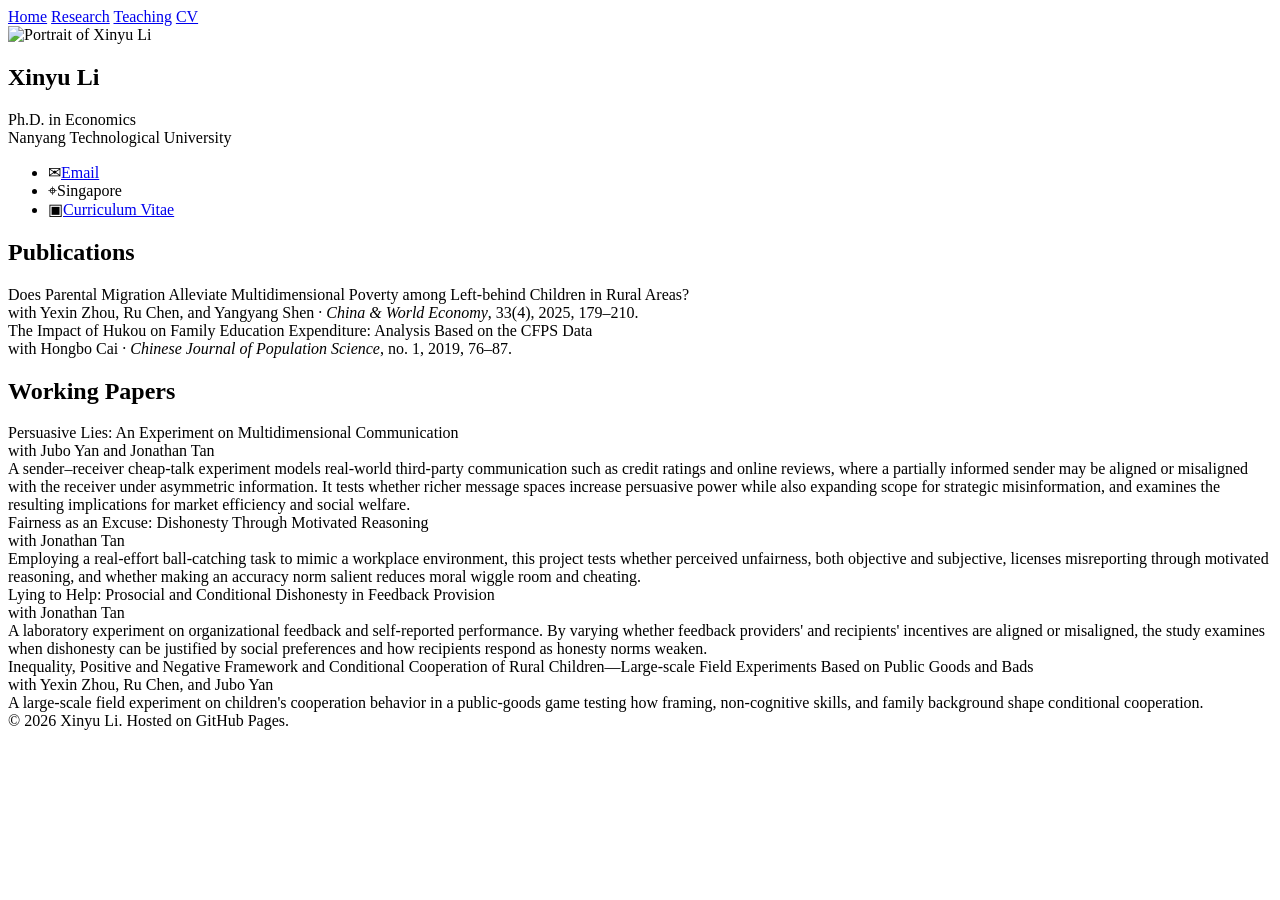
==== research.html @ 98c72a67 "Add files via upload" ====
<!doctype html>
<html lang="en">
<head>
  <meta charset="utf-8">
  <meta name="viewport" content="width=device-width, initial-scale=1">
  <meta name="description" content="Research by Xinyu Li in experimental economics, strategic communication, social preferences, and organizational behavior.">
  <title>Xinyu Li 李昕宇 - Research</title>
  <link rel="stylesheet" href="assets/style.css">
</head>
<body>
  <header class="masthead">
    <div class="masthead-inner">
      <nav class="site-nav" aria-label="Primary navigation">
        <a href="index.html">Home</a>
        <a class="active" href="research.html">Research</a>
        <a href="teaching.html">Teaching</a>
        <a href="assets/Xinyu_Li_CV.pdf" target="_blank" rel="noopener">CV</a>
      </nav>
    </div>
  </header>

  <main class="page">
    <aside class="author-profile">
      <img class="author-photo" src="assets/xinyu-li.jpg" alt="Portrait of Xinyu Li">
      <div>
        <h2 class="author-name">Xinyu Li</h2>
        <p class="author-title">Ph.D. in Economics<br>Nanyang Technological University</p>
      </div>
      <ul class="author-links">
        <li><span class="icon">✉</span><a href="mailto:lixi0077@e.ntu.edu.sg">Email</a></li>
        <li><span class="icon">⌖</span>Singapore</li>
        <li><span class="icon">▣</span><a href="assets/Xinyu_Li_CV.pdf" target="_blank" rel="noopener">Curriculum Vitae</a></li>
      </ul>
    </aside>

    <article class="content">
      <h2>Publications</h2>

      <div class="paper">
        <div class="paper-title">Does Parental Migration Alleviate Multidimensional Poverty among Left-behind Children in Rural Areas?</div>
        <div class="paper-meta">with Yexin Zhou, Ru Chen, and Yangyang Shen · <em>China &amp; World Economy</em>, 33(4), 2025, 179–210.</div>
      </div>

      <div class="paper">
        <div class="paper-title">The Impact of Hukou on Family Education Expenditure: Analysis Based on the CFPS Data</div>
        <div class="paper-meta">with Hongbo Cai · <em>Chinese Journal of Population Science</em>, no. 1, 2019, 76–87.</div>
      </div>

      <h2>Working Papers</h2>

      <div class="paper">
        <div class="paper-title">Persuasive Lies: An Experiment on Multidimensional Communication</div>
        <div class="paper-meta">with Jubo Yan and Jonathan Tan</div>
        <div class="paper-desc">A sender–receiver cheap-talk experiment models real-world third-party communication such as credit ratings and online reviews, where a partially informed sender may be aligned or misaligned with the receiver under asymmetric information. It tests whether richer message spaces increase persuasive power while also expanding scope for strategic misinformation, and examines the resulting implications for market efficiency and social welfare.</div>
      </div>

      <div class="paper">
        <div class="paper-title">Fairness as an Excuse: Dishonesty Through Motivated Reasoning</div>
        <div class="paper-meta">with Jonathan Tan</div>
        <div class="paper-desc">Employing a real-effort ball-catching task to mimic a workplace environment, this project tests whether perceived unfairness, both objective and subjective, licenses misreporting through motivated reasoning, and whether making an accuracy norm salient reduces moral wiggle room and cheating.</div>
      </div>

      <div class="paper">
        <div class="paper-title">Lying to Help: Prosocial and Conditional Dishonesty in Feedback Provision</div>
        <div class="paper-meta">with Jonathan Tan</div>
        <div class="paper-desc">A laboratory experiment on organizational feedback and self-reported performance. By varying whether feedback providers' and recipients' incentives are aligned or misaligned, the study examines when dishonesty can be justified by social preferences and how recipients respond as honesty norms weaken.</div>
      </div>

      <div class="paper">
        <div class="paper-title">Inequality, Positive and Negative Framework and Conditional Cooperation of Rural Children—Large-scale Field Experiments Based on Public Goods and Bads</div>
        <div class="paper-meta">with Yexin Zhou, Ru Chen, and Jubo Yan</div>
        <div class="paper-desc">A large-scale field experiment on children's cooperation behavior in a public-goods game testing how framing, non-cognitive skills, and family background shape conditional cooperation.</div>
      </div>
    </article>
  </main>

  <footer class="footer">
    <div class="footer-inner">© 2026 Xinyu Li. Hosted on GitHub Pages.</div>
  </footer>
</body>
</html>
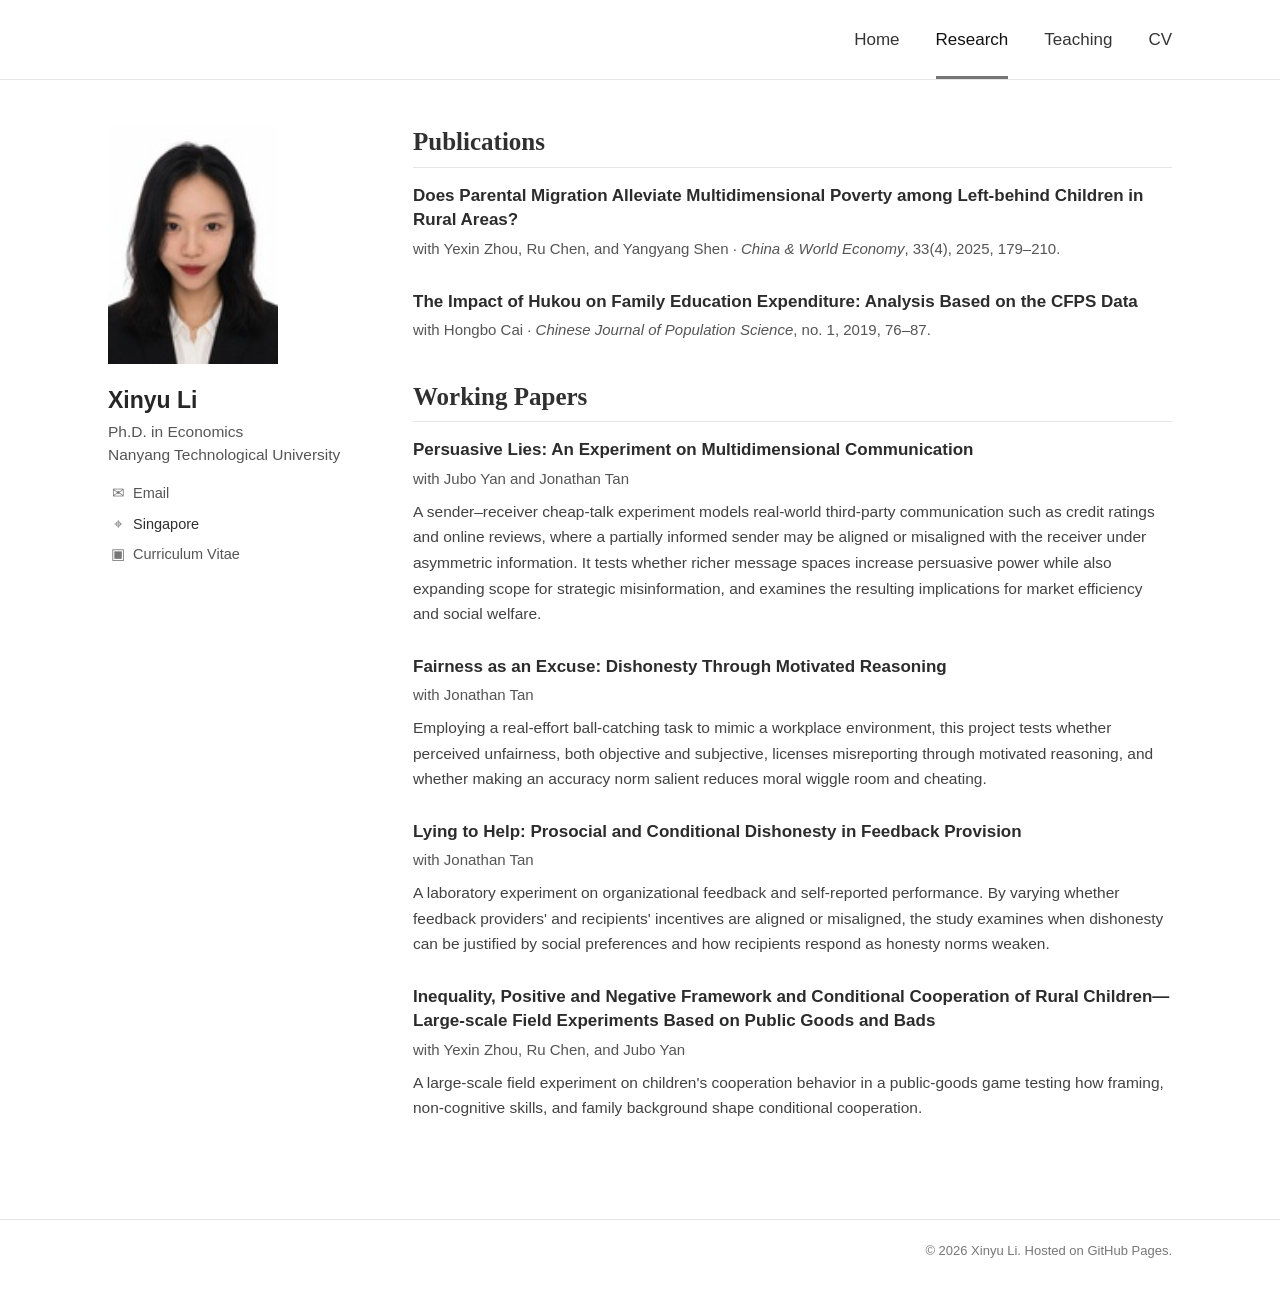
==== commit 65ba89e4: "Add files via upload" ====
--- a/research.html
+++ b/research.html
@@ -5,7 +5,7 @@
   <meta name="viewport" content="width=device-width, initial-scale=1">
   <meta name="description" content="Research by Xinyu Li in experimental economics, strategic communication, social preferences, and organizational behavior.">
   <title>Xinyu Li 李昕宇 - Research</title>
-  <link rel="stylesheet" href="assets/style.css">
+  <link rel="stylesheet" href="style.css">
 </head>
 <body>
   <header class="masthead">
@@ -14,14 +14,14 @@
         <a href="index.html">Home</a>
         <a class="active" href="research.html">Research</a>
         <a href="teaching.html">Teaching</a>
-        <a href="assets/Xinyu_Li_CV.pdf" target="_blank" rel="noopener">CV</a>
+        <a href="Xinyu_Li_CV.pdf" target="_blank" rel="noopener">CV</a>
       </nav>
     </div>
   </header>
 
   <main class="page">
     <aside class="author-profile">
-      <img class="author-photo" src="assets/xinyu-li.jpg" alt="Portrait of Xinyu Li">
+      <img class="author-photo" src="xinyu-li.jpg" alt="Portrait of Xinyu Li">
       <div>
         <h2 class="author-name">Xinyu Li</h2>
         <p class="author-title">Ph.D. in Economics<br>Nanyang Technological University</p>
@@ -29,7 +29,7 @@
       <ul class="author-links">
         <li><span class="icon">✉</span><a href="mailto:lixi0077@e.ntu.edu.sg">Email</a></li>
         <li><span class="icon">⌖</span>Singapore</li>
-        <li><span class="icon">▣</span><a href="assets/Xinyu_Li_CV.pdf" target="_blank" rel="noopener">Curriculum Vitae</a></li>
+        <li><span class="icon">▣</span><a href="Xinyu_Li_CV.pdf" target="_blank" rel="noopener">Curriculum Vitae</a></li>
       </ul>
     </aside>
 
--- a/style.css
+++ b/style.css
@@ -0,0 +1,205 @@
+:root {
+  --text: #2f2f2f;
+  --muted: #666;
+  --link: #2f6f9f;
+  --border: #e5e5e5;
+  --page: #ffffff;
+  --soft: #f7f7f7;
+  --max: 1120px;
+  --sidebar: 245px;
+}
+
+* { box-sizing: border-box; }
+html { scroll-behavior: smooth; }
+body {
+  margin: 0;
+  color: var(--text);
+  background: var(--page);
+  font-family: -apple-system, BlinkMacSystemFont, "Segoe UI", Roboto, Helvetica, Arial, "Noto Sans", sans-serif;
+  font-size: 16px;
+  line-height: 1.65;
+  -webkit-font-smoothing: antialiased;
+}
+
+a { color: var(--link); text-decoration: none; }
+a:hover, a:focus { text-decoration: underline; }
+
+.masthead {
+  border-bottom: 1px solid var(--border);
+  background: #fff;
+}
+.masthead-inner {
+  max-width: var(--max);
+  margin: 0 auto;
+  min-height: 76px;
+  display: flex;
+  align-items: center;
+  justify-content: flex-end;
+  padding: 0 28px;
+}
+.site-nav {
+  display: flex;
+  align-items: center;
+  gap: 36px;
+  font-size: 17px;
+}
+.site-nav a {
+  color: #343434;
+  font-weight: 500;
+  padding: 26px 0 22px;
+  border-bottom: 3px solid transparent;
+}
+.site-nav a:hover,
+.site-nav a:focus,
+.site-nav a.active {
+  color: #111;
+  text-decoration: none;
+  border-bottom-color: #777;
+}
+
+.page {
+  max-width: var(--max);
+  margin: 0 auto;
+  display: grid;
+  grid-template-columns: var(--sidebar) minmax(0, 1fr);
+  gap: 60px;
+  padding: 46px 28px 70px;
+}
+
+.author-profile {
+  min-width: 0;
+}
+.author-photo {
+  display: block;
+  width: 170px;
+  height: 238px;
+  object-fit: cover;
+  object-position: center top;
+  margin: 0 0 22px;
+}
+.author-name {
+  margin: 0 0 5px;
+  font-size: 23px;
+  line-height: 1.25;
+  font-weight: 700;
+  color: #262626;
+}
+.author-title {
+  margin: 0 0 16px;
+  color: #555;
+  font-size: 15.5px;
+  line-height: 1.5;
+}
+.author-links {
+  list-style: none;
+  margin: 0;
+  padding: 0;
+  font-size: 14.5px;
+  line-height: 1.55;
+}
+.author-links li { margin: 8px 0; }
+.author-links a { color: #555; }
+.author-links .icon {
+  display: inline-block;
+  width: 20px;
+  color: #777;
+  text-align: center;
+  margin-right: 5px;
+}
+
+.content {
+  min-width: 0;
+  max-width: 780px;
+}
+.content h1 {
+  font-family: Georgia, "Times New Roman", "Noto Serif SC", serif;
+  font-size: 34px;
+  line-height: 1.25;
+  font-weight: 600;
+  margin: 0 0 26px;
+  color: #2b2b2b;
+}
+.content h2 {
+  font-family: Georgia, "Times New Roman", "Noto Serif SC", serif;
+  font-size: 25px;
+  line-height: 1.3;
+  font-weight: 600;
+  margin: 38px 0 16px;
+  padding-bottom: 8px;
+  border-bottom: 1px solid var(--border);
+  color: #303030;
+}
+.content h2:first-child { margin-top: 0; }
+.content h3 {
+  font-size: 18px;
+  line-height: 1.45;
+  font-weight: 650;
+  margin: 23px 0 6px;
+}
+.content p { margin: 0 0 17px; }
+.lead { font-size: 17px; }
+
+.paper {
+  margin: 0 0 28px;
+}
+.paper-title {
+  font-size: 17px;
+  line-height: 1.45;
+  font-weight: 650;
+  color: #2c2c2c;
+  margin-bottom: 4px;
+}
+.paper-meta {
+  color: #555;
+  font-size: 15px;
+  margin-bottom: 7px;
+}
+.paper-desc {
+  color: #424242;
+  font-size: 15.5px;
+}
+
+.teaching-role {
+  margin: 24px 0 5px;
+  font-weight: 650;
+}
+.course-list {
+  margin: 8px 0 0 20px;
+  padding: 0;
+}
+.course-list li { margin: 7px 0; }
+
+.footer {
+  border-top: 1px solid var(--border);
+  color: #777;
+  font-size: 13px;
+}
+.footer-inner {
+  max-width: var(--max);
+  margin: 0 auto;
+  padding: 20px 28px 30px;
+  text-align: right;
+}
+
+.mobile-name { display: none; }
+
+@media (max-width: 780px) {
+  .masthead-inner { min-height: 62px; justify-content: center; padding: 0 18px; }
+  .site-nav { width: 100%; justify-content: space-between; gap: 10px; font-size: 15px; }
+  .site-nav a { padding: 20px 2px 16px; }
+  .page { grid-template-columns: 1fr; gap: 32px; padding: 30px 22px 52px; }
+  .author-profile { display: grid; grid-template-columns: 105px 1fr; gap: 18px; align-items: start; }
+  .author-photo { width: 105px; height: 147px; margin: 0; }
+  .author-name { font-size: 21px; }
+  .author-links { grid-column: 1 / -1; }
+  .content { max-width: none; }
+  .content h1 { font-size: 30px; margin-bottom: 20px; }
+  .content h2 { font-size: 23px; }
+  .footer-inner { text-align: center; padding: 18px 22px 28px; }
+}
+
+@media (max-width: 430px) {
+  .site-nav { font-size: 14px; }
+  .author-profile { grid-template-columns: 88px 1fr; }
+  .author-photo { width: 88px; height: 123px; }
+}
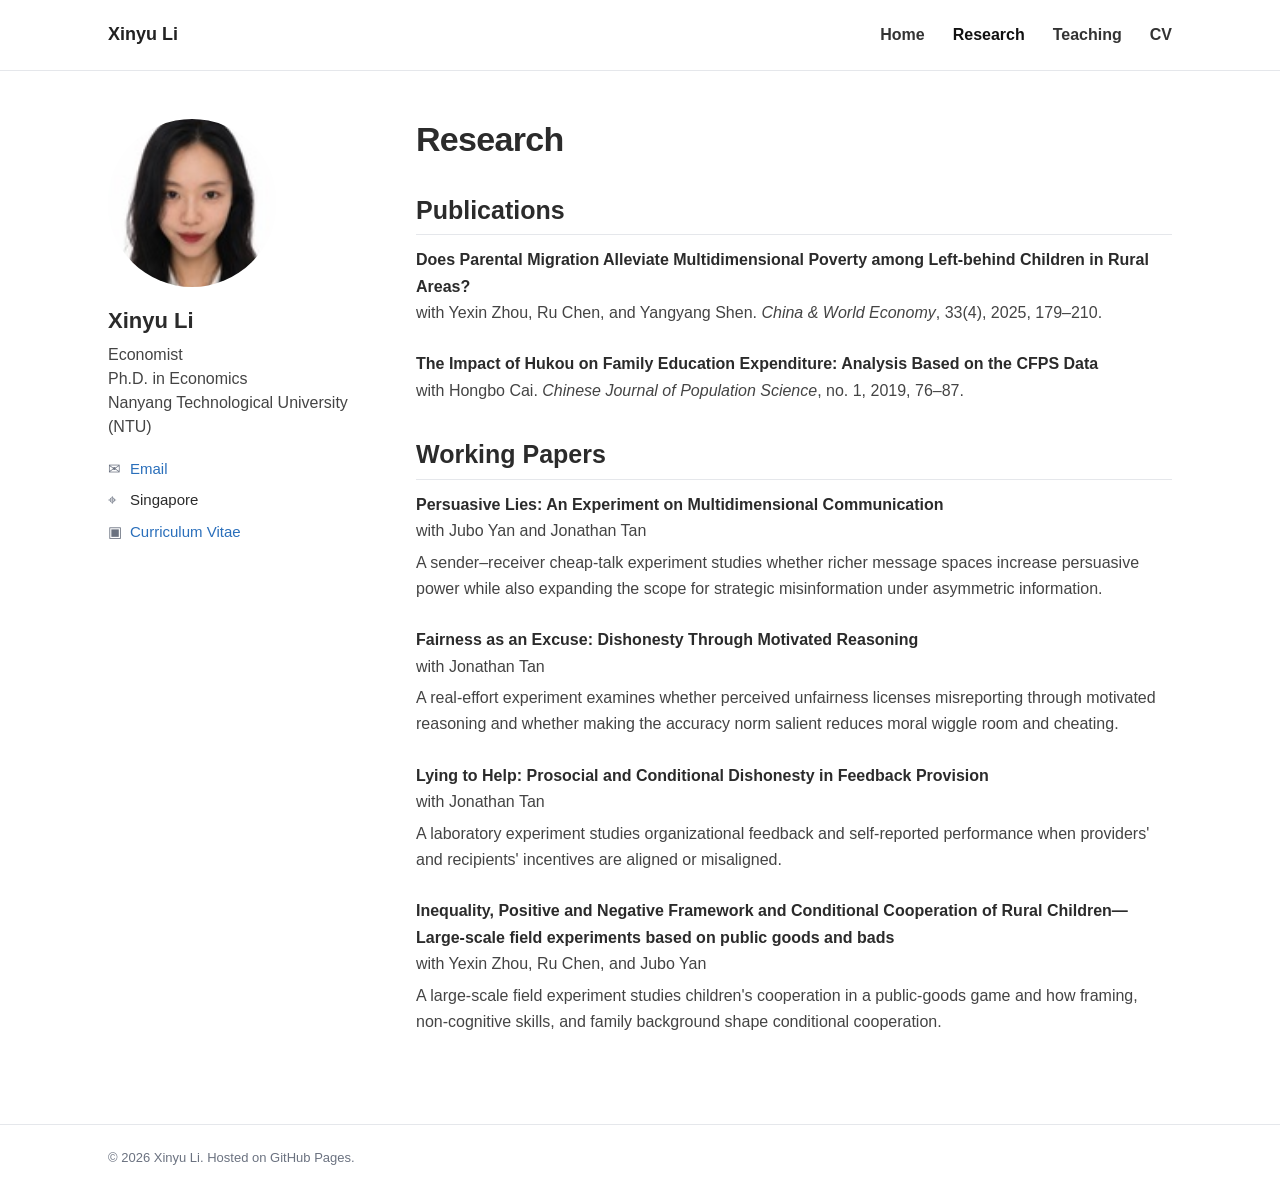
==== commit b6136e55: "Add files via upload" ====
--- a/research.html
+++ b/research.html
@@ -3,13 +3,19 @@
 <head>
   <meta charset="utf-8">
   <meta name="viewport" content="width=device-width, initial-scale=1">
-  <meta name="description" content="Research by Xinyu Li in experimental economics, strategic communication, social preferences, and organizational behavior.">
-  <title>Xinyu Li 李昕宇 - Research</title>
+  <title>Research | Xinyu Li | Experimental Economics</title>
+  <meta name="description" content="Research and publications by Xinyu Li (Li Xinyu), economist and NTU Economics Ph.D., in experimental economics, information transmission, social preferences, and organizational behavior.">
+  <meta name="robots" content="index, follow">
+  <link rel="canonical" href="https://e0575634-lxy.github.io/research.html">
+  <meta property="og:title" content="Research | Xinyu Li">
+  <meta property="og:type" content="website">
+  <meta property="og:url" content="https://e0575634-lxy.github.io/research.html">
   <link rel="stylesheet" href="style.css">
 </head>
 <body>
   <header class="masthead">
     <div class="masthead-inner">
+      <a class="site-title" href="index.html">Xinyu Li</a>
       <nav class="site-nav" aria-label="Primary navigation">
         <a href="index.html">Home</a>
         <a class="active" href="research.html">Research</a>
@@ -21,10 +27,10 @@
 
   <main class="page">
     <aside class="author-profile">
-      <img class="author-photo" src="xinyu-li.jpg" alt="Portrait of Xinyu Li">
+      <img class="author-photo" src="xinyu-li.jpg" alt="Xinyu Li, economist and NTU Economics Ph.D.">
       <div>
         <h2 class="author-name">Xinyu Li</h2>
-        <p class="author-title">Ph.D. in Economics<br>Nanyang Technological University</p>
+        <p class="author-title">Economist<br>Ph.D. in Economics<br>Nanyang Technological University (NTU)</p>
       </div>
       <ul class="author-links">
         <li><span class="icon">✉</span><a href="mailto:lixi0077@e.ntu.edu.sg">Email</a></li>
@@ -34,16 +40,17 @@
     </aside>
 
     <article class="content">
+      <h1>Research</h1>
       <h2>Publications</h2>
 
       <div class="paper">
         <div class="paper-title">Does Parental Migration Alleviate Multidimensional Poverty among Left-behind Children in Rural Areas?</div>
-        <div class="paper-meta">with Yexin Zhou, Ru Chen, and Yangyang Shen · <em>China &amp; World Economy</em>, 33(4), 2025, 179–210.</div>
+        <div class="paper-meta">with Yexin Zhou, Ru Chen, and Yangyang Shen. <em>China &amp; World Economy</em>, 33(4), 2025, 179–210.</div>
       </div>
 
       <div class="paper">
         <div class="paper-title">The Impact of Hukou on Family Education Expenditure: Analysis Based on the CFPS Data</div>
-        <div class="paper-meta">with Hongbo Cai · <em>Chinese Journal of Population Science</em>, no. 1, 2019, 76–87.</div>
+        <div class="paper-meta">with Hongbo Cai. <em>Chinese Journal of Population Science</em>, no. 1, 2019, 76–87.</div>
       </div>
 
       <h2>Working Papers</h2>
@@ -51,25 +58,25 @@
       <div class="paper">
         <div class="paper-title">Persuasive Lies: An Experiment on Multidimensional Communication</div>
         <div class="paper-meta">with Jubo Yan and Jonathan Tan</div>
-        <div class="paper-desc">A sender–receiver cheap-talk experiment models real-world third-party communication such as credit ratings and online reviews, where a partially informed sender may be aligned or misaligned with the receiver under asymmetric information. It tests whether richer message spaces increase persuasive power while also expanding scope for strategic misinformation, and examines the resulting implications for market efficiency and social welfare.</div>
+        <p class="paper-desc">A sender–receiver cheap-talk experiment studies whether richer message spaces increase persuasive power while also expanding the scope for strategic misinformation under asymmetric information.</p>
       </div>
 
       <div class="paper">
         <div class="paper-title">Fairness as an Excuse: Dishonesty Through Motivated Reasoning</div>
         <div class="paper-meta">with Jonathan Tan</div>
-        <div class="paper-desc">Employing a real-effort ball-catching task to mimic a workplace environment, this project tests whether perceived unfairness, both objective and subjective, licenses misreporting through motivated reasoning, and whether making an accuracy norm salient reduces moral wiggle room and cheating.</div>
+        <p class="paper-desc">A real-effort experiment examines whether perceived unfairness licenses misreporting through motivated reasoning and whether making the accuracy norm salient reduces moral wiggle room and cheating.</p>
       </div>
 
       <div class="paper">
         <div class="paper-title">Lying to Help: Prosocial and Conditional Dishonesty in Feedback Provision</div>
         <div class="paper-meta">with Jonathan Tan</div>
-        <div class="paper-desc">A laboratory experiment on organizational feedback and self-reported performance. By varying whether feedback providers' and recipients' incentives are aligned or misaligned, the study examines when dishonesty can be justified by social preferences and how recipients respond as honesty norms weaken.</div>
+        <p class="paper-desc">A laboratory experiment studies organizational feedback and self-reported performance when providers' and recipients' incentives are aligned or misaligned.</p>
       </div>
 
       <div class="paper">
-        <div class="paper-title">Inequality, Positive and Negative Framework and Conditional Cooperation of Rural Children—Large-scale Field Experiments Based on Public Goods and Bads</div>
+        <div class="paper-title">Inequality, Positive and Negative Framework and Conditional Cooperation of Rural Children—Large-scale field experiments based on public goods and bads</div>
         <div class="paper-meta">with Yexin Zhou, Ru Chen, and Jubo Yan</div>
-        <div class="paper-desc">A large-scale field experiment on children's cooperation behavior in a public-goods game testing how framing, non-cognitive skills, and family background shape conditional cooperation.</div>
+        <p class="paper-desc">A large-scale field experiment studies children's cooperation in a public-goods game and how framing, non-cognitive skills, and family background shape conditional cooperation.</p>
       </div>
     </article>
   </main>
--- a/style.css
+++ b/style.css
@@ -1,205 +1,129 @@
 :root {
-  --text: #2f2f2f;
-  --muted: #666;
-  --link: #2f6f9f;
-  --border: #e5e5e5;
-  --page: #ffffff;
-  --soft: #f7f7f7;
+  --text: #2b2b2b;
+  --muted: #6b7280;
+  --line: #e5e7eb;
+  --link: #2a6fbb;
   --max: 1120px;
-  --sidebar: 245px;
 }
-
 * { box-sizing: border-box; }
 html { scroll-behavior: smooth; }
 body {
   margin: 0;
   color: var(--text);
-  background: var(--page);
+  background: #fff;
   font-family: -apple-system, BlinkMacSystemFont, "Segoe UI", Roboto, Helvetica, Arial, "Noto Sans", sans-serif;
   font-size: 16px;
   line-height: 1.65;
-  -webkit-font-smoothing: antialiased;
 }
-
 a { color: var(--link); text-decoration: none; }
-a:hover, a:focus { text-decoration: underline; }
-
+a:hover { text-decoration: underline; }
 .masthead {
-  border-bottom: 1px solid var(--border);
+  border-bottom: 1px solid var(--line);
   background: #fff;
 }
 .masthead-inner {
   max-width: var(--max);
   margin: 0 auto;
-  min-height: 76px;
+  padding: 0 28px;
   display: flex;
   align-items: center;
-  justify-content: flex-end;
-  padding: 0 28px;
+  min-height: 70px;
+}
+.site-title {
+  font-weight: 700;
+  font-size: 18px;
+  color: #222;
+  margin-right: auto;
+  white-space: nowrap;
 }
 .site-nav {
   display: flex;
+  gap: 28px;
   align-items: center;
-  gap: 36px;
-  font-size: 17px;
+  font-weight: 600;
 }
-.site-nav a {
-  color: #343434;
-  font-weight: 500;
-  padding: 26px 0 22px;
-  border-bottom: 3px solid transparent;
-}
-.site-nav a:hover,
-.site-nav a:focus,
-.site-nav a.active {
-  color: #111;
-  text-decoration: none;
-  border-bottom-color: #777;
-}
-
+.site-nav a { color: #333; }
+.site-nav a.active { color: #111; }
 .page {
   max-width: var(--max);
   margin: 0 auto;
+  padding: 48px 28px 64px;
   display: grid;
-  grid-template-columns: var(--sidebar) minmax(0, 1fr);
-  gap: 60px;
-  padding: 46px 28px 70px;
+  grid-template-columns: 240px minmax(0, 1fr);
+  gap: 68px;
 }
-
-.author-profile {
-  min-width: 0;
-}
+.author-profile { min-width: 0; }
 .author-photo {
+  width: 168px;
+  height: 168px;
+  object-fit: cover;
+  object-position: 50% 35%;
+  border-radius: 50%;
   display: block;
-  width: 170px;
-  height: 238px;
-  object-fit: cover;
-  object-position: center top;
-  margin: 0 0 22px;
+  margin-bottom: 20px;
 }
 .author-name {
-  margin: 0 0 5px;
-  font-size: 23px;
+  font-size: 22px;
   line-height: 1.25;
-  font-weight: 700;
-  color: #262626;
+  margin: 0 0 8px;
 }
 .author-title {
-  margin: 0 0 16px;
-  color: #555;
-  font-size: 15.5px;
+  margin: 0 0 18px;
+  color: #444;
   line-height: 1.5;
 }
 .author-links {
   list-style: none;
+  padding: 0;
   margin: 0;
-  padding: 0;
-  font-size: 14.5px;
-  line-height: 1.55;
+  font-size: 15px;
 }
-.author-links li { margin: 8px 0; }
-.author-links a { color: #555; }
-.author-links .icon {
-  display: inline-block;
-  width: 20px;
-  color: #777;
-  text-align: center;
-  margin-right: 5px;
-}
-
-.content {
-  min-width: 0;
-  max-width: 780px;
-}
+.author-links li { margin: 7px 0; }
+.icon { display: inline-block; width: 22px; color: var(--muted); }
+.content { min-width: 0; max-width: 760px; }
 .content h1 {
-  font-family: Georgia, "Times New Roman", "Noto Serif SC", serif;
   font-size: 34px;
-  line-height: 1.25;
-  font-weight: 600;
-  margin: 0 0 26px;
-  color: #2b2b2b;
+  line-height: 1.2;
+  margin: 0 0 24px;
+  font-weight: 700;
+  letter-spacing: -0.02em;
 }
 .content h2 {
-  font-family: Georgia, "Times New Roman", "Noto Serif SC", serif;
   font-size: 25px;
   line-height: 1.3;
-  font-weight: 600;
-  margin: 38px 0 16px;
+  margin: 34px 0 12px;
   padding-bottom: 8px;
-  border-bottom: 1px solid var(--border);
-  color: #303030;
+  border-bottom: 1px solid var(--line);
 }
-.content h2:first-child { margin-top: 0; }
 .content h3 {
   font-size: 18px;
-  line-height: 1.45;
-  font-weight: 650;
-  margin: 23px 0 6px;
+  line-height: 1.4;
+  margin: 24px 0 7px;
 }
 .content p { margin: 0 0 17px; }
-.lead { font-size: 17px; }
-
-.paper {
-  margin: 0 0 28px;
-}
-.paper-title {
-  font-size: 17px;
-  line-height: 1.45;
-  font-weight: 650;
-  color: #2c2c2c;
-  margin-bottom: 4px;
-}
-.paper-meta {
-  color: #555;
-  font-size: 15px;
-  margin-bottom: 7px;
-}
-.paper-desc {
-  color: #424242;
-  font-size: 15.5px;
-}
-
-.teaching-role {
-  margin: 24px 0 5px;
-  font-weight: 650;
-}
-.course-list {
-  margin: 8px 0 0 20px;
-  padding: 0;
-}
-.course-list li { margin: 7px 0; }
-
+.lead { font-size: 18px; }
+.paper { margin-bottom: 25px; }
+.paper-title { font-weight: 700; }
+.paper-meta { color: #444; }
+.paper-desc { margin-top: 5px !important; color: #444; }
+.teaching-group { margin-bottom: 28px; }
 .footer {
-  border-top: 1px solid var(--border);
-  color: #777;
+  border-top: 1px solid var(--line);
+  color: var(--muted);
   font-size: 13px;
 }
 .footer-inner {
   max-width: var(--max);
   margin: 0 auto;
-  padding: 20px 28px 30px;
-  text-align: right;
+  padding: 22px 28px 30px;
 }
-
-.mobile-name { display: none; }
-
-@media (max-width: 780px) {
-  .masthead-inner { min-height: 62px; justify-content: center; padding: 0 18px; }
-  .site-nav { width: 100%; justify-content: space-between; gap: 10px; font-size: 15px; }
-  .site-nav a { padding: 20px 2px 16px; }
-  .page { grid-template-columns: 1fr; gap: 32px; padding: 30px 22px 52px; }
-  .author-profile { display: grid; grid-template-columns: 105px 1fr; gap: 18px; align-items: start; }
-  .author-photo { width: 105px; height: 147px; margin: 0; }
-  .author-name { font-size: 21px; }
-  .author-links { grid-column: 1 / -1; }
-  .content { max-width: none; }
-  .content h1 { font-size: 30px; margin-bottom: 20px; }
-  .content h2 { font-size: 23px; }
-  .footer-inner { text-align: center; padding: 18px 22px 28px; }
+@media (max-width: 760px) {
+  .masthead-inner { padding: 0 20px; min-height: 62px; }
+  .site-title { display: none; }
+  .site-nav { gap: 18px; font-size: 15px; width: 100%; justify-content: flex-start; overflow-x: auto; }
+  .page { grid-template-columns: 1fr; gap: 32px; padding: 34px 20px 48px; }
+  .author-profile { display: grid; grid-template-columns: 112px 1fr; column-gap: 18px; align-items: start; }
+  .author-photo { width: 112px; height: 112px; margin: 0; }
+  .author-links { grid-column: 1 / -1; margin-top: 14px; }
+  .content h1 { font-size: 30px; }
 }
-
-@media (max-width: 430px) {
-  .site-nav { font-size: 14px; }
-  .author-profile { grid-template-columns: 88px 1fr; }
-  .author-photo { width: 88px; height: 123px; }
-}
